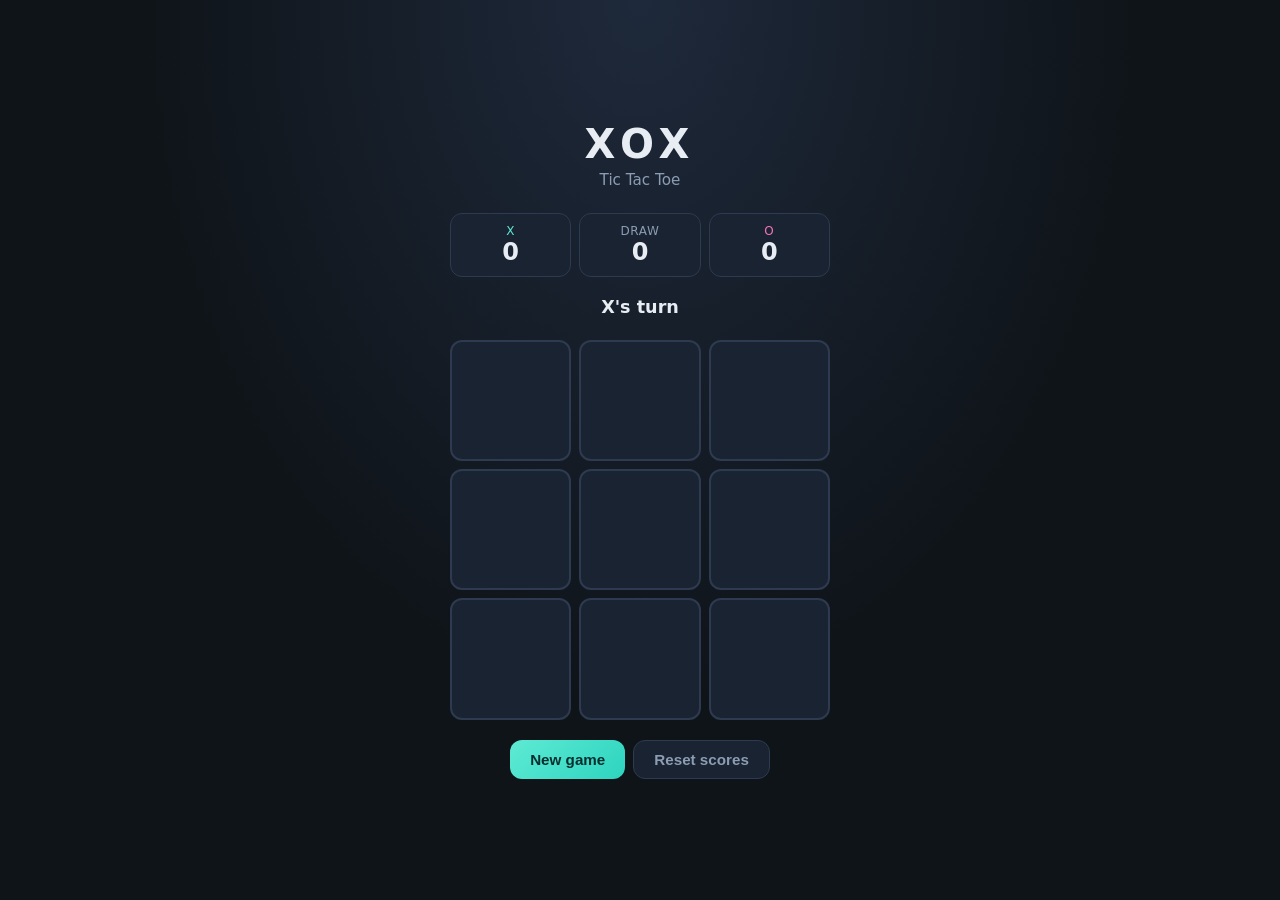
==== index.html @ 3d07027f "Add files via upload" ====
<!DOCTYPE html>
<html lang="en">
<head>
  <meta charset="UTF-8" />
  <meta name="viewport" content="width=device-width, initial-scale=1.0" />
  <title>XOX — Tic Tac Toe</title>
  <link rel="stylesheet" href="style.css" />
</head>
<body>
  <main class="app">
    <header>
      <h1>XOX</h1>
      <p class="subtitle">Tic Tac Toe</p>
    </header>

    <section class="scoreboard" aria-label="Score">
      <div class="score x-score">
        <span class="label">X</span>
        <span id="score-x" class="value">0</span>
      </div>
      <div class="score draws">
        <span class="label">Draw</span>
        <span id="score-draw" class="value">0</span>
      </div>
      <div class="score o-score">
        <span class="label">O</span>
        <span id="score-o" class="value">0</span>
      </div>
    </section>

    <p id="status" class="status" role="status" aria-live="polite">X's turn</p>

    <div id="board" class="board" role="grid" aria-label="Game board">
      <button type="button" class="cell" data-index="0" aria-label="Cell 1"></button>
      <button type="button" class="cell" data-index="1" aria-label="Cell 2"></button>
      <button type="button" class="cell" data-index="2" aria-label="Cell 3"></button>
      <button type="button" class="cell" data-index="3" aria-label="Cell 4"></button>
      <button type="button" class="cell" data-index="4" aria-label="Cell 5"></button>
      <button type="button" class="cell" data-index="5" aria-label="Cell 6"></button>
      <button type="button" class="cell" data-index="6" aria-label="Cell 7"></button>
      <button type="button" class="cell" data-index="7" aria-label="Cell 8"></button>
      <button type="button" class="cell" data-index="8" aria-label="Cell 9"></button>
    </div>

    <div class="actions">
      <button type="button" id="restart" class="btn primary">New game</button>
      <button type="button" id="reset-scores" class="btn secondary">Reset scores</button>
    </div>
  </main>

  <script src="game.js"></script>
</body>
</html>
---- style.css ----
*,
*::before,
*::after {
  box-sizing: border-box;
}

:root {
  --bg: #0f1419;
  --surface: #1a2332;
  --border: #2d3a4f;
  --text: #e8edf4;
  --muted: #8b9cb3;
  --x: #5eead4;
  --o: #f472b6;
  --win: #fbbf24;
  --radius: 12px;
}

body {
  margin: 0;
  min-height: 100dvh;
  font-family: "Segoe UI", system-ui, sans-serif;
  background: radial-gradient(ellipse at top, #1e293b 0%, var(--bg) 55%);
  color: var(--text);
  display: flex;
  align-items: center;
  justify-content: center;
  padding: 1.5rem;
}

.app {
  width: min(100%, 380px);
  text-align: center;
}

header h1 {
  margin: 0;
  font-size: 2.5rem;
  letter-spacing: 0.15em;
  font-weight: 800;
}

.subtitle {
  margin: 0.25rem 0 1.5rem;
  color: var(--muted);
  font-size: 0.95rem;
}

.scoreboard {
  display: grid;
  grid-template-columns: repeat(3, 1fr);
  gap: 0.5rem;
  margin-bottom: 1.25rem;
}

.score {
  background: var(--surface);
  border: 1px solid var(--border);
  border-radius: var(--radius);
  padding: 0.65rem 0.5rem;
}

.score .label {
  display: block;
  font-size: 0.75rem;
  color: var(--muted);
  text-transform: uppercase;
  letter-spacing: 0.05em;
}

.x-score .label { color: var(--x); }
.o-score .label { color: var(--o); }

.score .value {
  font-size: 1.5rem;
  font-weight: 700;
}

.status {
  margin: 0 0 1rem;
  font-size: 1.1rem;
  font-weight: 600;
  min-height: 1.5em;
}

.status.winner-x { color: var(--x); }
.status.winner-o { color: var(--o); }
.status.draw { color: var(--muted); }

.board {
  display: grid;
  grid-template-columns: repeat(3, 1fr);
  gap: 0.5rem;
  margin-bottom: 1.25rem;
}

.cell {
  aspect-ratio: 1;
  border: 2px solid var(--border);
  border-radius: var(--radius);
  background: var(--surface);
  color: var(--text);
  font-size: clamp(2.5rem, 12vw, 3.5rem);
  font-weight: 800;
  cursor: pointer;
  transition: background 0.15s, border-color 0.15s, transform 0.1s;
}

.cell:hover:not(:disabled) {
  background: #243044;
  border-color: #3d4f6a;
}

.cell:active:not(:disabled) {
  transform: scale(0.97);
}

.cell:disabled {
  cursor: default;
}

.cell.x {
  color: var(--x);
}

.cell.o {
  color: var(--o);
}

.cell.win {
  border-color: var(--win);
  background: rgba(251, 191, 36, 0.12);
  box-shadow: 0 0 20px rgba(251, 191, 36, 0.25);
}

.actions {
  display: flex;
  gap: 0.5rem;
  flex-wrap: wrap;
  justify-content: center;
}

.btn {
  border: none;
  border-radius: var(--radius);
  padding: 0.65rem 1.25rem;
  font-size: 0.95rem;
  font-weight: 600;
  cursor: pointer;
  transition: opacity 0.15s, transform 0.1s;
}

.btn:hover {
  opacity: 0.9;
}

.btn:active {
  transform: scale(0.98);
}

.btn.primary {
  background: linear-gradient(135deg, var(--x), #2dd4bf);
  color: #042f2e;
}

.btn.secondary {
  background: var(--surface);
  color: var(--muted);
  border: 1px solid var(--border);
}
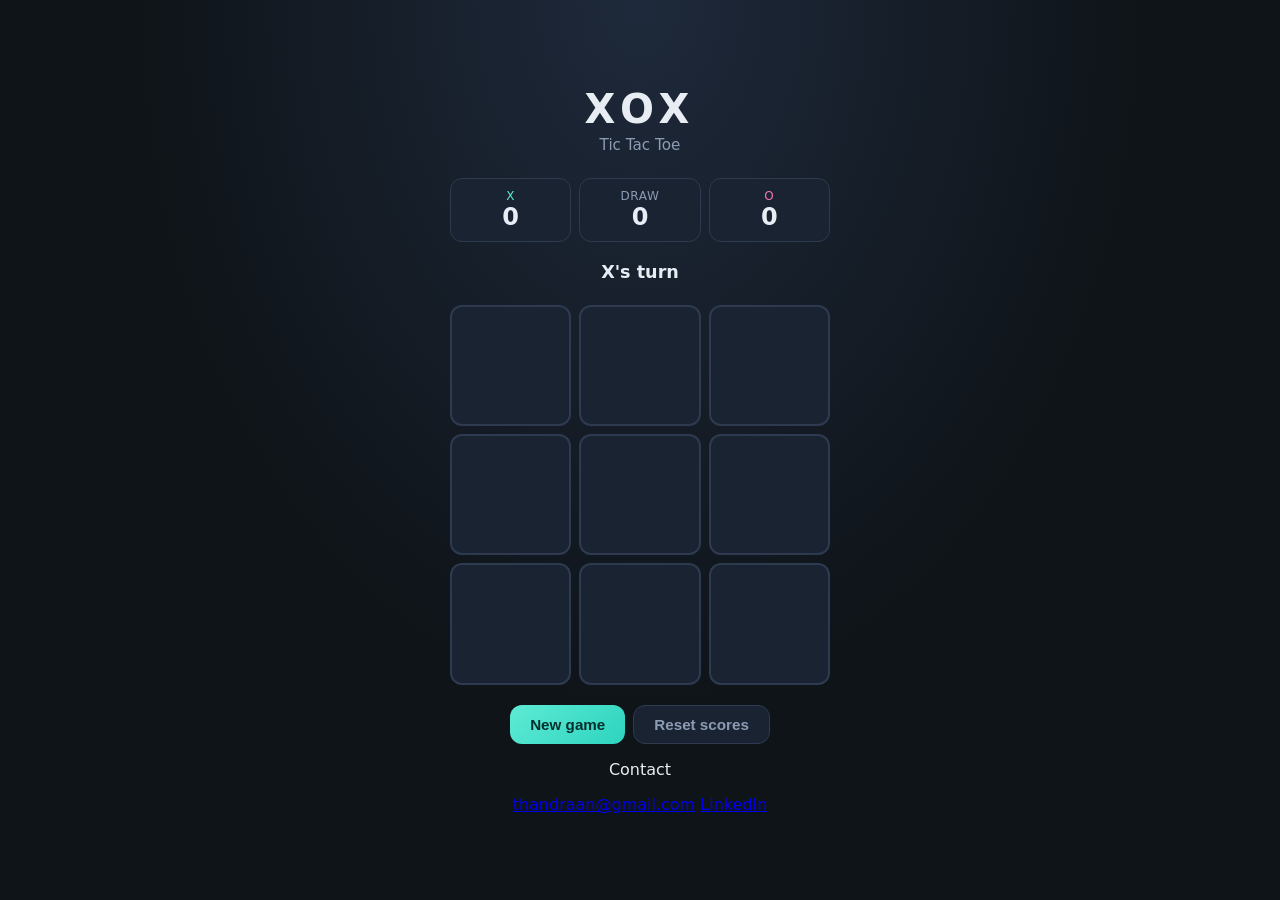
==== commit 23e77d67: "index.html add contact details" ====
--- a/index.html
+++ b/index.html
@@ -46,6 +46,12 @@
       <button type="button" id="restart" class="btn primary">New game</button>
       <button type="button" id="reset-scores" class="btn secondary">Reset scores</button>
     </div>
+
+    <footer class="contact">
+      <p class="contact-label">Contact</p>
+      <a href="mailto:thandraan@gmail.com">thandraan@gmail.com</a>
+      <a href="https://www.linkedin.com/in/anjaneyulu-t" target="_blank" rel="noopener noreferrer">LinkedIn</a>
+    </footer>
   </main>
 
   <script src="game.js"></script>
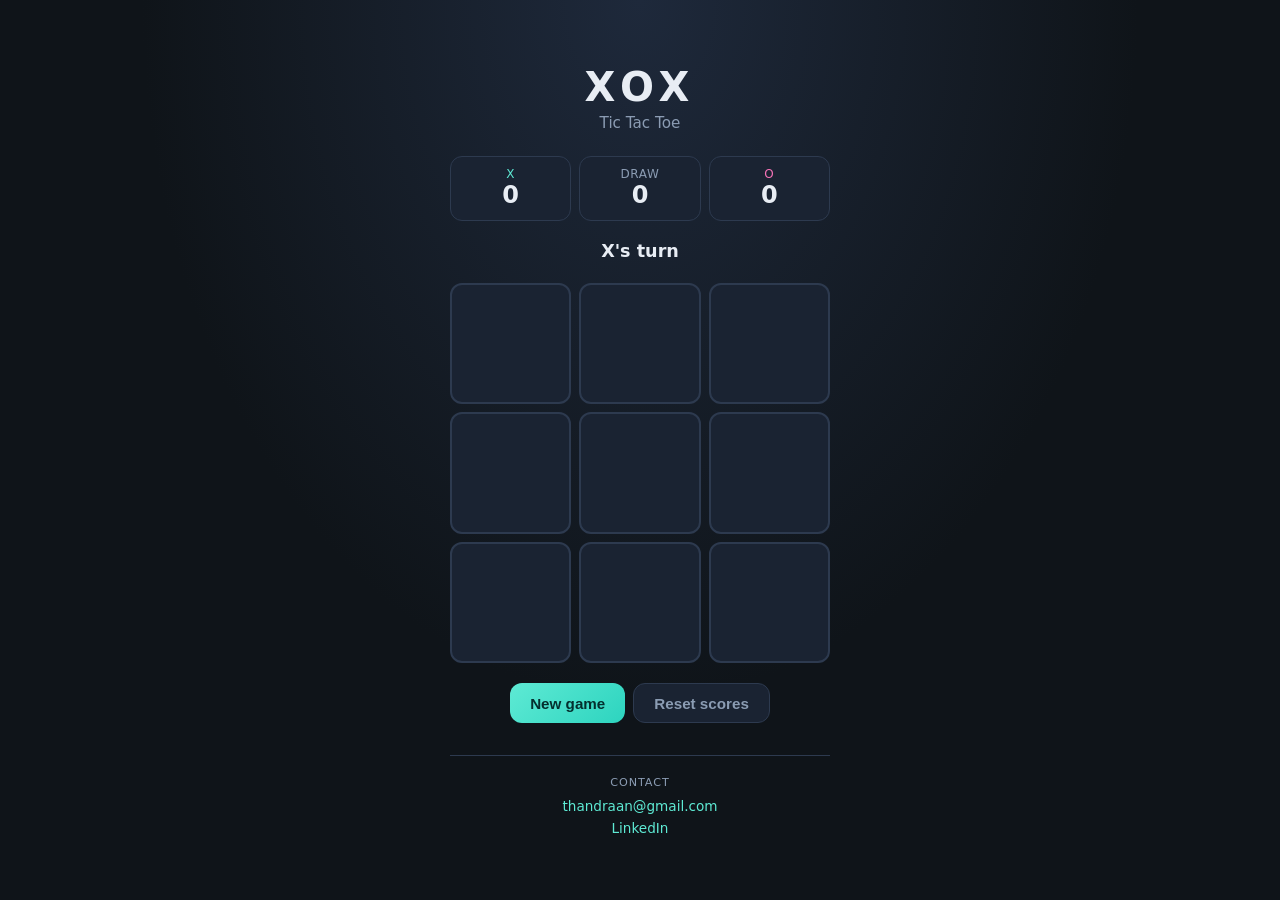
==== commit 32e691ec: "index.html" ====
--- a/index.html
+++ b/index.html
@@ -3,7 +3,22 @@
 <head>
   <meta charset="UTF-8" />
   <meta name="viewport" content="width=device-width, initial-scale=1.0" />
-  <title>XOX — Tic Tac Toe</title>
+
+  <title>Tic Tac Toe Game | Anjaneyulu Portfolio</title>
+
+  <meta name="description" content="Play Tic Tac Toe online. Built by Anjaneyulu using HTML, CSS and JavaScript. Explore my web development projects." />
+
+  <meta name="keywords" content="tic tac toe, javascript game, HTML CSS JS project, Anjaneyulu portfolio, web development, full stack developer" />
+
+  <meta name="author" content="Anjaneyulu" />
+
+  <meta property="og:title" content="Tic Tac Toe Game | Anjaneyulu" />
+  <meta property="og:description" content="Play my Tic Tac Toe game built using HTML, CSS and JavaScript." />
+  <meta property="og:url" content="https://anjicmrcet.online" />
+  <meta property="og:type" content="website" />
+
+  <link rel="canonical" href="https://anjicmrcet.online/" />
+
   <link rel="stylesheet" href="style.css" />
 </head>
 <body>
--- a/style.css
+++ b/style.css
@@ -168,3 +168,30 @@
   color: var(--muted);
   border: 1px solid var(--border);
 }
+
+.contact {
+  margin-top: 2rem;
+  padding-top: 1.25rem;
+  border-top: 1px solid var(--border);
+  display: flex;
+  flex-direction: column;
+  gap: 0.35rem;
+  font-size: 0.85rem;
+}
+
+.contact-label {
+  margin: 0 0 0.25rem;
+  font-size: 0.7rem;
+  text-transform: uppercase;
+  letter-spacing: 0.08em;
+  color: var(--muted);
+}
+
+.contact a {
+  color: var(--x);
+  text-decoration: none;
+}
+
+.contact a:hover {
+  text-decoration: underline;
+}
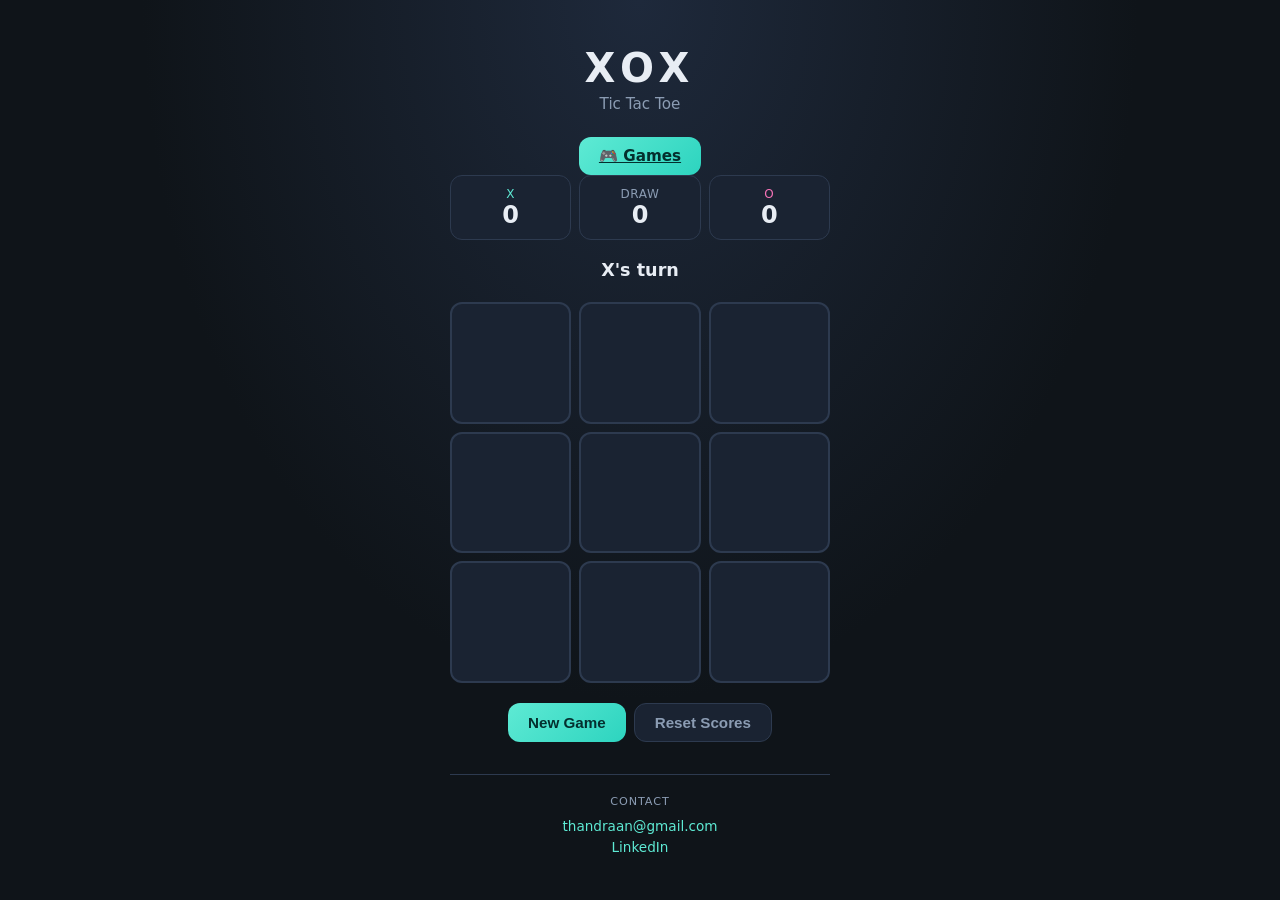
==== commit aca3b7d0: "index.html" ====
--- a/index.html
+++ b/index.html
@@ -1,6 +1,18 @@
 <!DOCTYPE html>
 <html lang="en">
 <head>
+  <!-- Google tag (gtag.js) -->
+  <script async src="https://www.googletagmanager.com/gtag/js?id=G-0FB21MVE8Y"></script>
+
+  <script>
+    window.dataLayer = window.dataLayer || [];
+
+    function gtag(){dataLayer.push(arguments);}
+
+    gtag('js', new Date());
+    gtag('config', 'G-0FB21MVE8Y');
+  </script>
+
   <meta charset="UTF-8" />
   <meta name="viewport" content="width=device-width, initial-scale=1.0" />
 
@@ -11,6 +23,7 @@
   <meta name="keywords" content="tic tac toe, javascript game, HTML CSS JS project, Anjaneyulu portfolio, web development, full stack developer" />
 
   <meta name="author" content="Anjaneyulu" />
+  <meta name="robots" content="index, follow" />
 
   <meta property="og:title" content="Tic Tac Toe Game | Anjaneyulu" />
   <meta property="og:description" content="Play my Tic Tac Toe game built using HTML, CSS and JavaScript." />
@@ -21,29 +34,42 @@
 
   <link rel="stylesheet" href="style.css" />
 </head>
+
 <body>
   <main class="app">
+
     <header>
       <h1>XOX</h1>
       <p class="subtitle">Tic Tac Toe</p>
     </header>
+
+    <!-- Games Button -->
+    <div class="actions">
+      <a href="/games" class="btn primary games-btn">
+        🎮 Games
+      </a>
+    </div>
 
     <section class="scoreboard" aria-label="Score">
       <div class="score x-score">
         <span class="label">X</span>
         <span id="score-x" class="value">0</span>
       </div>
+
       <div class="score draws">
         <span class="label">Draw</span>
         <span id="score-draw" class="value">0</span>
       </div>
+
       <div class="score o-score">
         <span class="label">O</span>
         <span id="score-o" class="value">0</span>
       </div>
     </section>
 
-    <p id="status" class="status" role="status" aria-live="polite">X's turn</p>
+    <p id="status" class="status" role="status" aria-live="polite">
+      X's turn
+    </p>
 
     <div id="board" class="board" role="grid" aria-label="Game board">
       <button type="button" class="cell" data-index="0" aria-label="Cell 1"></button>
@@ -58,15 +84,29 @@
     </div>
 
     <div class="actions">
-      <button type="button" id="restart" class="btn primary">New game</button>
-      <button type="button" id="reset-scores" class="btn secondary">Reset scores</button>
+      <button type="button" id="restart" class="btn primary">
+        New Game
+      </button>
+
+      <button type="button" id="reset-scores" class="btn secondary">
+        Reset Scores
+      </button>
     </div>
 
     <footer class="contact">
       <p class="contact-label">Contact</p>
-      <a href="mailto:thandraan@gmail.com">thandraan@gmail.com</a>
-      <a href="https://www.linkedin.com/in/anjaneyulu-t" target="_blank" rel="noopener noreferrer">LinkedIn</a>
+
+      <a href="mailto:thandraan@gmail.com">
+        thandraan@gmail.com
+      </a>
+
+      <a href="https://www.linkedin.com/in/anjaneyulu-t"
+         target="_blank"
+         rel="noopener noreferrer">
+        LinkedIn
+      </a>
     </footer>
+
   </main>
 
   <script src="game.js"></script>
